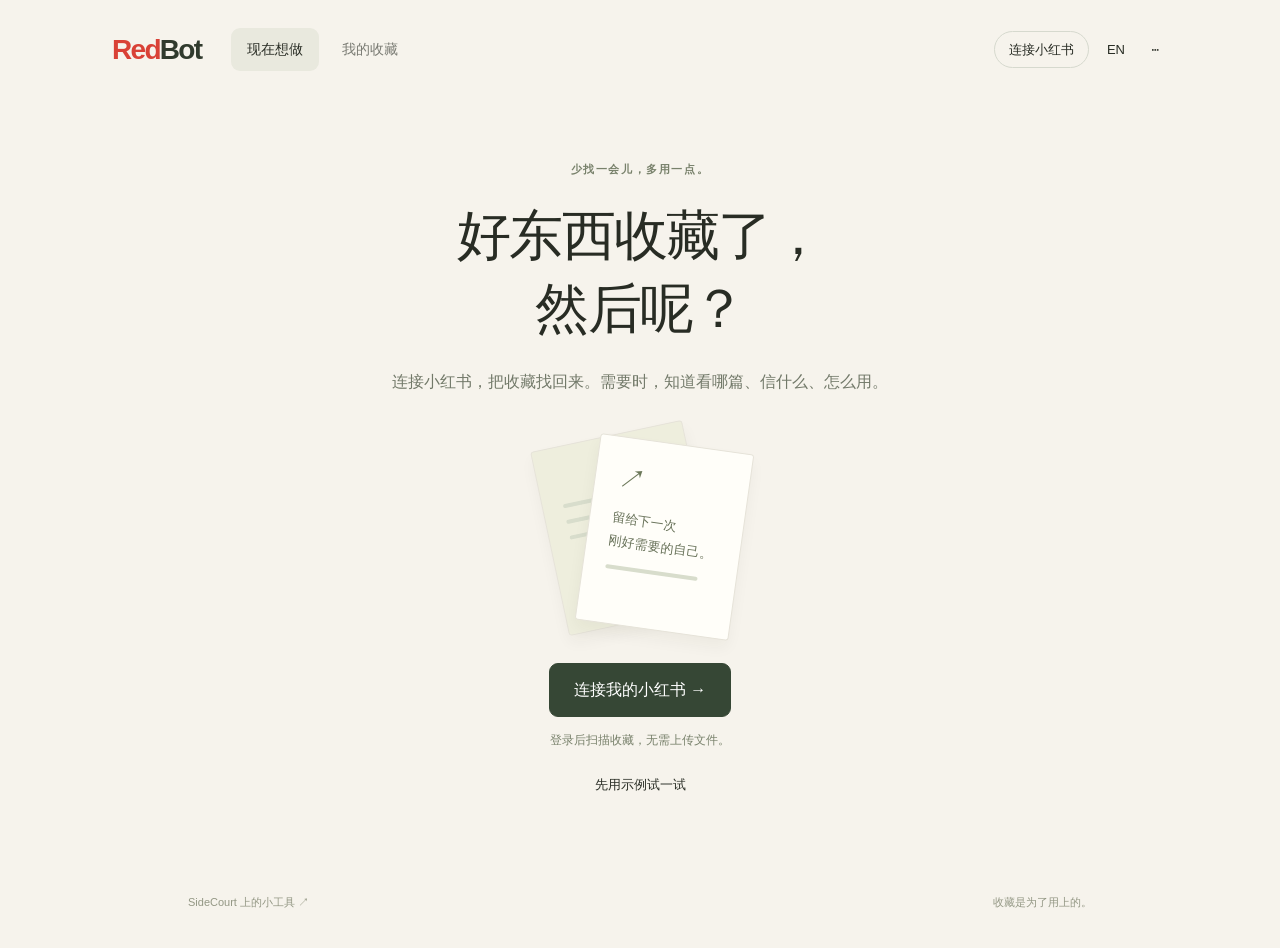
==== source/app/index.html @ 5bd66dba "Publish redbot from m1nga/skills@4335e06f9f84" ====
<!doctype html>
<html lang="zh-CN">
<head><meta charset="utf-8"><meta name="viewport" content="width=device-width,initial-scale=1"><meta name="theme-color" content="#f6f3ec"><meta name="referrer" content="no-referrer"><meta name="description" content="RedBot 连接你自己的小红书，扫描收藏、找到当前有用的笔记，检查条件，再把想法用到项目里。"><title>RedBot — 找回收藏，马上用起来</title><link rel="canonical" href="https://sidecourt.space/drops/redbot/app/"><link rel="icon" href="icon.svg"><link rel="manifest" href="manifest.webmanifest"><link rel="stylesheet" href="client.css?v=1.8.2"></head>
<body><header><a class="brand" href="https://sidecourt.space/drops/redbot/"><span>Red</span>Bot</a><nav aria-label="RedBot"><button id="nav-home" data-action="home">现在想做</button><button id="nav-library" data-action="library">我的收藏</button></nav><div class="header-end"><button id="account" data-action="connection">连接小红书</button><button id="language" data-action="language" aria-label="切换到英文">EN</button><button id="settings" data-action="settings" aria-label="设置与备份">⋯</button></div></header><main id="main"><p>正在打开 RedBot…</p></main><footer><a id="sidecourt-link" href="https://sidecourt.space/">SideCourt 上的小工具 ↗</a><span id="foot-copy">收藏是为了用上的。</span></footer><dialog id="dialog"><button id="dialog-close" aria-label="关闭">×</button><div id="dialog-body"></div></dialog><div id="notice" role="status" aria-live="polite" hidden></div><input id="backup-file" type="file" accept=".json,application/json" hidden><script src="demo.js?v=1.6"></script><script src="core.js?v=1.8.2"></script><script src="check.js?v=1.8.2"></script><script src="ai.js?v=1.8.2"></script><script src="client.js?v=1.8.2"></script><script>if(location.protocol!=="file:"&&"serviceWorker" in navigator)navigator.serviceWorker.register("sw.js").catch(()=>{});</script></body></html>
---- source/app/client.css ----
@font-face{font-family:RedBotFallback;src:local("Georgia")}*{box-sizing:border-box}html{color:#282c24;background:#f6f3ec;font-family:ui-sans-serif,-apple-system,BlinkMacSystemFont,"PingFang SC","Microsoft YaHei",sans-serif;font-size:16px}body{margin:0}button,input,textarea,select{font:inherit}button,a.button{border:1px solid #d6d9ce;background:transparent;border-radius:9px;padding:11px 16px;color:inherit;cursor:pointer;text-decoration:none;line-height:1.5}button:hover,a.button:hover{background:#e9e9de}button:disabled{opacity:.55;cursor:wait}button:focus-visible,input:focus-visible,textarea:focus-visible,select:focus-visible,a:focus-visible,summary:focus-visible{outline:3px solid #8b9c63;outline-offset:3px}button.primary{background:#364735;color:#fff;border-color:#364735}button.primary:hover{background:#273825}button.quiet{border-color:transparent;padding-left:0;padding-right:0}button.danger{color:#943d32}a{color:#405736;text-underline-offset:4px}header{max-width:1120px;margin:auto;padding:28px 32px;display:flex;align-items:center;gap:30px}.brand{font-weight:800;font-size:28px;letter-spacing:-1.7px;white-space:nowrap;text-decoration:none;color:#303a2d}.brand span{color:#d94136}header nav{display:flex;gap:7px}header nav button{border:0;opacity:.6;font-size:14px}header nav button[aria-current=page]{opacity:1;background:#e9e9de}.header-end{margin-left:auto;display:flex;align-items:center;gap:9px}.header-end button{font-size:13px;border-color:transparent;padding:8px;max-width:210px;overflow:hidden;text-overflow:ellipsis;white-space:nowrap}#account{border-color:#d6d9ce;border-radius:24px;padding:8px 14px}#main{max-width:1000px;min-height:72vh;margin:auto;padding:48px 48px 64px}.intro{text-align:center;margin:12px auto 0;max-width:680px}.intro.compact{margin-top:34px}.eyebrow{font-size:11px;letter-spacing:1.6px;color:#78816b;font-weight:600;margin:0 0 20px}h1{font-weight:520;letter-spacing:-1.7px;font-size:clamp(32px,4.4vw,54px);line-height:1.35;margin:0 0 22px}h2{font-size:26px;line-height:1.45;font-weight:550;letter-spacing:-.4px;margin:0 0 15px}h3{font-size:18px;font-weight:600;margin:0 0 13px}p{line-height:1.85;margin:10px 0 18px;overflow-wrap:anywhere}.lead{color:#727969;font-size:16px;max-width:510px;margin:0 auto;line-height:1.9}.paper-stack{height:220px;width:230px;position:relative;margin:30px auto 15px}.paper{position:absolute;width:155px;height:188px;background:#fffef9;border:1px solid #e6e3d9;box-shadow:0 8px 15px #29391b0b;border-radius:3px}.paper.back{left:23px;top:6px;transform:rotate(-12deg);background:#eeeedd;padding:45px 20px}.paper.front{top:15px;left:62px;transform:rotate(8deg);padding:22px}.paper.front span{font-size:28px;color:#6b7758}.paper p{font-size:13px;line-height:1.8;color:#677158;margin:9px 0}.paper i{height:4px;display:block;background:#d8ddcc;width:85%;margin:12px 0;border-radius:4px}.paper i:nth-child(2){width:62%}.welcome{text-align:center}.welcome .primary{padding:14px 24px}.welcome p{font-size:12px;color:#78816b;margin:12px 0 0}.welcome .quiet{font-size:13px;margin-top:12px}.goal-form{max-width:690px;margin:32px auto 0;padding:16px;background:#fffef9;border:1px solid #d7dace;border-radius:16px;box-shadow:0 9px 30px #2a402508;display:flex;flex-wrap:wrap;gap:10px;justify-content:flex-end}.goal-form textarea{flex:1 1 100%;background:transparent;border:0;min-height:74px;resize:vertical;font-size:17px;line-height:1.8;padding:4px 8px}.goal-form button{font-size:14px}.under-goal{max-width:680px;margin:10px auto 30px;display:flex;justify-content:space-between;gap:10px}.under-goal button{border:0;color:#75806c;font-size:12px;padding:7px}.saved-plan{max-width:690px;margin:26px auto;display:grid;text-align:left;width:100%;grid-template-columns:1fr auto;padding:20px 24px;background:#eeefdf;border:0}.saved-plan small{grid-column:1;display:block;color:#7e876b;font-size:10px;letter-spacing:1px;margin-bottom:8px}.saved-plan strong{grid-column:1;font-size:15px;font-weight:500}.saved-plan span{grid-column:2;grid-row:1/3;align-self:center}.answer{max-width:690px;border-top:1px solid #dce0d2;padding:30px 0;margin:30px auto}.answer h2{font-size:25px}.source-line,.muted{font-size:13px;color:#7b8075}.answer blockquote,blockquote{margin:16px 0;padding:15px 19px;background:#eeefe4;border-left:2px solid #a1ab8c;line-height:1.9;white-space:pre-wrap;overflow-wrap:anywhere}.actions{display:flex;flex-wrap:wrap;gap:10px;margin-top:20px}.actions button,.actions a{font-size:13px}.sync-line{display:flex;align-items:center;gap:7px;font-size:11px;color:#818774;max-width:690px;margin:24px auto;flex-wrap:wrap}.sync-line button{border:0;padding:3px;color:#606f51;font-size:11px;text-decoration:underline;text-underline-offset:3px}.status-dot{width:5px;height:5px;background:#7c915a;border-radius:50%;flex:none}.library-heading{display:flex;justify-content:space-between;align-items:center;margin:12px 0 0}.library-heading h1{font-size:36px;margin-bottom:0}.library-heading .eyebrow{margin-bottom:14px}.library-heading button{font-size:13px}.library-heading+.sync-line{max-width:none}.library-search{display:flex;gap:10px;margin:30px 0 12px}.library-search input{flex:1;min-width:0}.filters{display:flex;flex-wrap:wrap;gap:8px}.filters select{font-size:12px;padding:8px 25px 8px 10px;width:auto;min-width:100px;max-width:100%}.result-count{color:#828977;font-size:12px;margin:24px 0 16px}.cards{display:grid;grid-template-columns:repeat(3,minmax(0,1fr));gap:22px 18px}.save-card{position:relative;min-width:0}.card-open{padding:0;text-align:left;width:100%;overflow:hidden;border-color:#e2e3d8;background:#fbfaf5;height:100%;display:flex;flex-direction:column;border-radius:10px}.card-open img,.cover-letter{width:100%;height:150px;object-fit:cover;background:#e9eadc}.cover-letter{display:grid;place-items:center;font-size:28px;letter-spacing:7px;color:#9ba88b;font-weight:300}.card-body{display:flex;flex-direction:column;gap:10px;padding:17px 18px 20px}.card-body small{font-size:10px;color:#868d7b}.card-body strong{font-weight:550;font-size:15px;line-height:1.7;word-break:break-word}.card-body>span{font-size:11px;color:#8b8e82}.star{position:absolute;top:10px;right:10px;border:0;background:#fffef8e6;font-size:22px;line-height:1;padding:6px;border-radius:50%;width:35px;height:35px;color:#7f886d}.star.selected{color:#7c7e3f}.empty{grid-column:1/-1;text-align:center;padding:60px 0}#more{display:block;margin:32px auto}footer{max-width:1000px;margin:auto;padding:25px 48px 38px;display:flex;justify-content:space-between;font-size:11px;color:#939784}footer a{color:inherit;text-decoration:none}dialog{border:1px solid #d7dbcb;border-radius:18px;background:#fcfaf4;color:#2d3529;padding:38px;width:min(650px,calc(100% - 32px));max-height:88dvh;box-shadow:0 25px 100px #17281025}dialog::backdrop{background:#27322155;backdrop-filter:blur(3px)}#dialog-close{position:absolute;right:15px;top:13px;border:0;font-size:24px;padding:3px 9px;color:#7e8970}#dialog-body>h2{padding-right:18px}dialog section{border-top:1px solid #e1e4d7;padding:25px 0 7px;margin-top:25px}dialog p{font-size:14px}dialog .eyebrow{margin-bottom:12px}.detail-head{padding-right:15px}.detail-head h2{font-size:25px}label{display:block;font-size:13px;font-weight:500;margin:18px 0 8px}input,textarea,select{border:1px solid #d6dccb;border-radius:8px;background:#fffdf8;padding:11px 12px;color:#35432d;width:100%;min-width:0}textarea{resize:vertical;line-height:1.8}form>.primary{margin-top:18px}.check-row{display:flex;align-items:flex-start;gap:9px;font-weight:400;line-height:1.65}.check-row input{width:17px;height:17px;flex:none;margin-top:4px;accent-color:#536643}.check-row span{flex:1}.privacy-note,.coverage-note{background:#eef0e5;border-radius:9px;padding:15px 17px;color:#6c775d}.privacy-note{margin:22px 0}.privacy-note strong{font-size:13px}.privacy-note p{font-size:12px;line-height:1.85;margin-bottom:10px}.privacy-note p:last-child{margin-bottom:0}.coverage-note{font-size:12px!important;line-height:1.9}.login-qr{display:block;width:240px;max-width:100%;margin:20px auto;border:12px solid white;border-radius:9px}.connected-name{font-size:19px;color:#557047}.scan-facts{display:flex;justify-content:space-around;gap:12px;padding:24px 0;border-bottom:1px solid #e1e4d6}.scan-facts>div{text-align:center}.scan-facts strong{display:block;font-size:28px;font-weight:500}.scan-facts span{font-size:10px;color:#818b71;display:block;margin-top:9px}.dialog-foot{margin-top:24px;padding-top:20px;border-top:1px solid #e0e5d4}.dialog-foot button{font-size:12px}.error{color:#9e4238;background:#f5e9df;padding:12px;border-radius:7px}.cue{border-bottom:1px solid #e1e5d6;padding:12px 0;font-size:13px}.cue blockquote{font-size:12px}summary{cursor:pointer;line-height:1.8}.full-source{margin-top:25px;font-size:13px}.prewrap{white-space:pre-wrap}.setting{display:flex;justify-content:space-between;align-items:center;gap:15px;padding:18px 0;border-bottom:1px solid #e1e5d6;font-size:13px}.setting button{flex:none;font-size:12px}#notice{position:fixed;bottom:24px;left:50%;transform:translateX(-50%);max-width:min(560px,calc(100% - 32px));width:max-content;background:#34442f;color:#fffdf7;padding:13px 20px;border-radius:10px;box-shadow:0 4px 25px #23331c25;font-size:13px;z-index:20;line-height:1.7}.sr-only{position:absolute;width:1px;height:1px;padding:0;margin:-1px;overflow:hidden;clip:rect(0,0,0,0);white-space:nowrap;border:0}[hidden]{display:none!important}@media(max-width:640px){header{padding:20px 20px 0;gap:10px;flex-wrap:wrap}.brand{font-size:26px}header nav{order:3;width:100%;justify-content:center;border-bottom:1px solid #e0e3d5;margin-top:10px;padding-bottom:12px}.header-end{gap:3px}.header-end button{font-size:11px;padding:7px;max-width:140px}#account{padding:7px 10px}#main{padding:32px 22px 40px;min-height:68vh}.intro{margin-top:15px}.intro.compact{margin-top:16px}.intro .lead{font-size:14px;padding:0 5px}.eyebrow{font-size:10px;letter-spacing:1.1px;margin-bottom:19px}h1{font-size:35px;letter-spacing:-.7px}.paper-stack{height:210px;margin-top:26px}.goal-form{margin-top:26px;padding:12px}.goal-form textarea{font-size:16px}.goal-form button{font-size:12px;padding:10px 12px}.under-goal{gap:0}.under-goal button{font-size:11px;padding:7px 0}.answer{margin-top:24px}.answer h2{font-size:23px}.cards{grid-template-columns:repeat(2,minmax(0,1fr));gap:18px 12px}.card-open img,.cover-letter{height:125px}.card-body{padding:14px 12px}.card-body strong{font-size:13px;line-height:1.7}.card-body small{font-size:9px}.library-heading h1{font-size:31px}.library-heading button{font-size:11px;padding:9px 11px}.library-heading .eyebrow{font-size:8px}.filters select{max-width:calc(50% - 4px);flex:1;font-size:11px;min-width:110px}footer{padding:20px 22px 32px;font-size:9px}dialog{padding:32px 22px 25px;border-radius:14px;max-height:90dvh}dialog h2{font-size:23px}.detail-head h2{font-size:23px}.setting{align-items:flex-start}.scan-facts strong{font-size:25px}.scan-facts span{font-size:9px}.login-qr{width:220px}.sync-line{font-size:10px;line-height:1.7}}

.scan-panel{margin:24px 0;padding:20px 22px;border:1px solid #d6ddc8;border-radius:13px;background:#edf1e4;color:#4e6344}.scan-title{display:flex;align-items:center;gap:10px;flex-wrap:wrap}.scan-title strong{font-weight:600;font-size:14px}.scan-title>span:last-child{margin-left:auto;font-size:12px;color:#77856b}.scan-panel p{font-size:12px;line-height:1.8;margin:10px 0}.scan-panel button{font-size:11px;padding:5px 9px}.scan-title button{margin-left:auto}.scan-panel.warning{background:#f4efe3;border-color:#e3dcc9;color:#756a4b}.scan-panel.finished{background:transparent}.scan-pulse{height:8px;width:8px;border-radius:50%;background:#7d975b;animation:breath 1.5s infinite}.scan-track{height:3px;background:#dce5ce;overflow:hidden;border-radius:2px;margin:15px 0}.scan-track:after{content:"";display:block;width:30%;height:100%;background:#8fa971;animation:scan 2.2s ease-in-out infinite}@keyframes breath{50%{opacity:.35}}@keyframes scan{from{transform:translateX(-100%)}to{transform:translateX(440%)}}@media(prefers-reduced-motion:reduce){.scan-pulse,.scan-track:after{animation:none}}@media(max-width:640px){.scan-panel{padding:16px}.scan-title strong{font-size:13px}.scan-panel p{font-size:11px}}
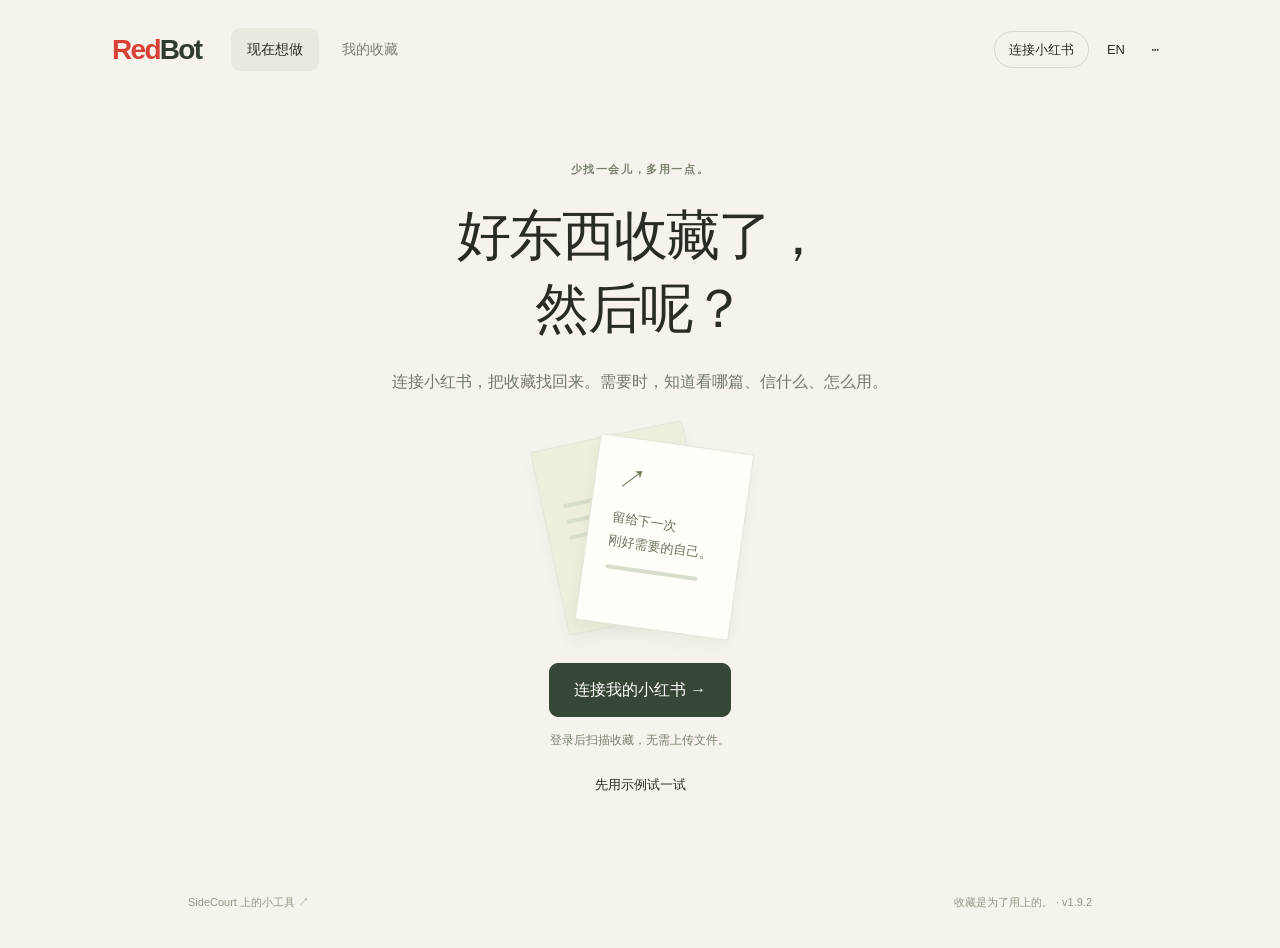
==== commit 87fa53a7: "Publish redbot from m1nga/skills@c4ef43392e26" ====
--- a/source/app/index.html
+++ b/source/app/index.html
@@ -1,4 +1,4 @@
 <!doctype html>
 <html lang="zh-CN">
-<head><meta charset="utf-8"><meta name="viewport" content="width=device-width,initial-scale=1"><meta name="theme-color" content="#f6f3ec"><meta name="referrer" content="no-referrer"><meta name="description" content="RedBot 连接你自己的小红书，扫描收藏、找到当前有用的笔记，检查条件，再把想法用到项目里。"><title>RedBot — 找回收藏，马上用起来</title><link rel="canonical" href="https://sidecourt.space/drops/redbot/app/"><link rel="icon" href="icon.svg"><link rel="manifest" href="manifest.webmanifest"><link rel="stylesheet" href="client.css?v=1.8.2"></head>
-<body><header><a class="brand" href="https://sidecourt.space/drops/redbot/"><span>Red</span>Bot</a><nav aria-label="RedBot"><button id="nav-home" data-action="home">现在想做</button><button id="nav-library" data-action="library">我的收藏</button></nav><div class="header-end"><button id="account" data-action="connection">连接小红书</button><button id="language" data-action="language" aria-label="切换到英文">EN</button><button id="settings" data-action="settings" aria-label="设置与备份">⋯</button></div></header><main id="main"><p>正在打开 RedBot…</p></main><footer><a id="sidecourt-link" href="https://sidecourt.space/">SideCourt 上的小工具 ↗</a><span id="foot-copy">收藏是为了用上的。</span></footer><dialog id="dialog"><button id="dialog-close" aria-label="关闭">×</button><div id="dialog-body"></div></dialog><div id="notice" role="status" aria-live="polite" hidden></div><input id="backup-file" type="file" accept=".json,application/json" hidden><script src="demo.js?v=1.6"></script><script src="core.js?v=1.8.2"></script><script src="check.js?v=1.8.2"></script><script src="ai.js?v=1.8.2"></script><script src="client.js?v=1.8.2"></script><script>if(location.protocol!=="file:"&&"serviceWorker" in navigator)navigator.serviceWorker.register("sw.js").catch(()=>{});</script></body></html>
+<head><meta charset="utf-8"><meta name="viewport" content="width=device-width,initial-scale=1"><meta name="theme-color" content="#f6f3ec"><meta name="referrer" content="no-referrer"><meta name="description" content="RedBot 连接你自己的小红书，扫描收藏、找到当前有用的笔记，检查条件，再把想法用到项目里。"><title>RedBot — 找回收藏，马上用起来</title><link rel="canonical" href="https://sidecourt.space/drops/redbot/app/"><link rel="icon" href="icon.svg"><link rel="manifest" href="manifest.webmanifest"><link rel="stylesheet" href="client.css?v=1.9.2"></head>
+<body><header><a class="brand" href="https://sidecourt.space/drops/redbot/"><span>Red</span>Bot</a><nav aria-label="RedBot"><button id="nav-home" data-action="home">现在想做</button><button id="nav-library" data-action="library">我的收藏</button></nav><div class="header-end"><button id="account" data-action="connection">连接小红书</button><button id="language" data-action="language" aria-label="切换到英文">EN</button><button id="settings" data-action="settings" aria-label="设置与备份">⋯</button></div></header><main id="main"><p>正在打开 RedBot…</p></main><footer><a id="sidecourt-link" href="https://sidecourt.space/">SideCourt 上的小工具 ↗</a><button id="app-update" data-action="update-app" hidden>有新版本，保存并刷新</button><span id="foot-copy">收藏是为了用上的。</span></footer><dialog id="dialog"><button id="dialog-close" aria-label="关闭">×</button><div id="dialog-body"></div></dialog><div id="notice" role="status" aria-live="polite" hidden></div><input id="backup-file" type="file" accept=".json,application/json" hidden><script src="demo.js?v=1.6"></script><script src="core.js?v=1.9.2"></script><script src="check.js?v=1.9.2"></script><script src="ai.js?v=1.9.2"></script><script src="client.js?v=1.9.2"></script><script>if(location.protocol!=="file:"&&"serviceWorker" in navigator)navigator.serviceWorker.register("sw.js").catch(()=>{});</script></body></html>
--- a/source/app/client.css
+++ b/source/app/client.css
@@ -1,3 +1,7 @@
 @font-face{font-family:RedBotFallback;src:local("Georgia")}*{box-sizing:border-box}html{color:#282c24;background:#f6f3ec;font-family:ui-sans-serif,-apple-system,BlinkMacSystemFont,"PingFang SC","Microsoft YaHei",sans-serif;font-size:16px}body{margin:0}button,input,textarea,select{font:inherit}button,a.button{border:1px solid #d6d9ce;background:transparent;border-radius:9px;padding:11px 16px;color:inherit;cursor:pointer;text-decoration:none;line-height:1.5}button:hover,a.button:hover{background:#e9e9de}button:disabled{opacity:.55;cursor:wait}button:focus-visible,input:focus-visible,textarea:focus-visible,select:focus-visible,a:focus-visible,summary:focus-visible{outline:3px solid #8b9c63;outline-offset:3px}button.primary{background:#364735;color:#fff;border-color:#364735}button.primary:hover{background:#273825}button.quiet{border-color:transparent;padding-left:0;padding-right:0}button.danger{color:#943d32}a{color:#405736;text-underline-offset:4px}header{max-width:1120px;margin:auto;padding:28px 32px;display:flex;align-items:center;gap:30px}.brand{font-weight:800;font-size:28px;letter-spacing:-1.7px;white-space:nowrap;text-decoration:none;color:#303a2d}.brand span{color:#d94136}header nav{display:flex;gap:7px}header nav button{border:0;opacity:.6;font-size:14px}header nav button[aria-current=page]{opacity:1;background:#e9e9de}.header-end{margin-left:auto;display:flex;align-items:center;gap:9px}.header-end button{font-size:13px;border-color:transparent;padding:8px;max-width:210px;overflow:hidden;text-overflow:ellipsis;white-space:nowrap}#account{border-color:#d6d9ce;border-radius:24px;padding:8px 14px}#main{max-width:1000px;min-height:72vh;margin:auto;padding:48px 48px 64px}.intro{text-align:center;margin:12px auto 0;max-width:680px}.intro.compact{margin-top:34px}.eyebrow{font-size:11px;letter-spacing:1.6px;color:#78816b;font-weight:600;margin:0 0 20px}h1{font-weight:520;letter-spacing:-1.7px;font-size:clamp(32px,4.4vw,54px);line-height:1.35;margin:0 0 22px}h2{font-size:26px;line-height:1.45;font-weight:550;letter-spacing:-.4px;margin:0 0 15px}h3{font-size:18px;font-weight:600;margin:0 0 13px}p{line-height:1.85;margin:10px 0 18px;overflow-wrap:anywhere}.lead{color:#727969;font-size:16px;max-width:510px;margin:0 auto;line-height:1.9}.paper-stack{height:220px;width:230px;position:relative;margin:30px auto 15px}.paper{position:absolute;width:155px;height:188px;background:#fffef9;border:1px solid #e6e3d9;box-shadow:0 8px 15px #29391b0b;border-radius:3px}.paper.back{left:23px;top:6px;transform:rotate(-12deg);background:#eeeedd;padding:45px 20px}.paper.front{top:15px;left:62px;transform:rotate(8deg);padding:22px}.paper.front span{font-size:28px;color:#6b7758}.paper p{font-size:13px;line-height:1.8;color:#677158;margin:9px 0}.paper i{height:4px;display:block;background:#d8ddcc;width:85%;margin:12px 0;border-radius:4px}.paper i:nth-child(2){width:62%}.welcome{text-align:center}.welcome .primary{padding:14px 24px}.welcome p{font-size:12px;color:#78816b;margin:12px 0 0}.welcome .quiet{font-size:13px;margin-top:12px}.goal-form{max-width:690px;margin:32px auto 0;padding:16px;background:#fffef9;border:1px solid #d7dace;border-radius:16px;box-shadow:0 9px 30px #2a402508;display:flex;flex-wrap:wrap;gap:10px;justify-content:flex-end}.goal-form textarea{flex:1 1 100%;background:transparent;border:0;min-height:74px;resize:vertical;font-size:17px;line-height:1.8;padding:4px 8px}.goal-form button{font-size:14px}.under-goal{max-width:680px;margin:10px auto 30px;display:flex;justify-content:space-between;gap:10px}.under-goal button{border:0;color:#75806c;font-size:12px;padding:7px}.saved-plan{max-width:690px;margin:26px auto;display:grid;text-align:left;width:100%;grid-template-columns:1fr auto;padding:20px 24px;background:#eeefdf;border:0}.saved-plan small{grid-column:1;display:block;color:#7e876b;font-size:10px;letter-spacing:1px;margin-bottom:8px}.saved-plan strong{grid-column:1;font-size:15px;font-weight:500}.saved-plan span{grid-column:2;grid-row:1/3;align-self:center}.answer{max-width:690px;border-top:1px solid #dce0d2;padding:30px 0;margin:30px auto}.answer h2{font-size:25px}.source-line,.muted{font-size:13px;color:#7b8075}.answer blockquote,blockquote{margin:16px 0;padding:15px 19px;background:#eeefe4;border-left:2px solid #a1ab8c;line-height:1.9;white-space:pre-wrap;overflow-wrap:anywhere}.actions{display:flex;flex-wrap:wrap;gap:10px;margin-top:20px}.actions button,.actions a{font-size:13px}.sync-line{display:flex;align-items:center;gap:7px;font-size:11px;color:#818774;max-width:690px;margin:24px auto;flex-wrap:wrap}.sync-line button{border:0;padding:3px;color:#606f51;font-size:11px;text-decoration:underline;text-underline-offset:3px}.status-dot{width:5px;height:5px;background:#7c915a;border-radius:50%;flex:none}.library-heading{display:flex;justify-content:space-between;align-items:center;margin:12px 0 0}.library-heading h1{font-size:36px;margin-bottom:0}.library-heading .eyebrow{margin-bottom:14px}.library-heading button{font-size:13px}.library-heading+.sync-line{max-width:none}.library-search{display:flex;gap:10px;margin:30px 0 12px}.library-search input{flex:1;min-width:0}.filters{display:flex;flex-wrap:wrap;gap:8px}.filters select{font-size:12px;padding:8px 25px 8px 10px;width:auto;min-width:100px;max-width:100%}.result-count{color:#828977;font-size:12px;margin:24px 0 16px}.cards{display:grid;grid-template-columns:repeat(3,minmax(0,1fr));gap:22px 18px}.save-card{position:relative;min-width:0}.card-open{padding:0;text-align:left;width:100%;overflow:hidden;border-color:#e2e3d8;background:#fbfaf5;height:100%;display:flex;flex-direction:column;border-radius:10px}.card-open img,.cover-letter{width:100%;height:150px;object-fit:cover;background:#e9eadc}.cover-letter{display:grid;place-items:center;font-size:28px;letter-spacing:7px;color:#9ba88b;font-weight:300}.card-body{display:flex;flex-direction:column;gap:10px;padding:17px 18px 20px}.card-body small{font-size:10px;color:#868d7b}.card-body strong{font-weight:550;font-size:15px;line-height:1.7;word-break:break-word}.card-body>span{font-size:11px;color:#8b8e82}.star{position:absolute;top:10px;right:10px;border:0;background:#fffef8e6;font-size:22px;line-height:1;padding:6px;border-radius:50%;width:35px;height:35px;color:#7f886d}.star.selected{color:#7c7e3f}.empty{grid-column:1/-1;text-align:center;padding:60px 0}#more{display:block;margin:32px auto}footer{max-width:1000px;margin:auto;padding:25px 48px 38px;display:flex;justify-content:space-between;font-size:11px;color:#939784}footer a{color:inherit;text-decoration:none}dialog{border:1px solid #d7dbcb;border-radius:18px;background:#fcfaf4;color:#2d3529;padding:38px;width:min(650px,calc(100% - 32px));max-height:88dvh;box-shadow:0 25px 100px #17281025}dialog::backdrop{background:#27322155;backdrop-filter:blur(3px)}#dialog-close{position:absolute;right:15px;top:13px;border:0;font-size:24px;padding:3px 9px;color:#7e8970}#dialog-body>h2{padding-right:18px}dialog section{border-top:1px solid #e1e4d7;padding:25px 0 7px;margin-top:25px}dialog p{font-size:14px}dialog .eyebrow{margin-bottom:12px}.detail-head{padding-right:15px}.detail-head h2{font-size:25px}label{display:block;font-size:13px;font-weight:500;margin:18px 0 8px}input,textarea,select{border:1px solid #d6dccb;border-radius:8px;background:#fffdf8;padding:11px 12px;color:#35432d;width:100%;min-width:0}textarea{resize:vertical;line-height:1.8}form>.primary{margin-top:18px}.check-row{display:flex;align-items:flex-start;gap:9px;font-weight:400;line-height:1.65}.check-row input{width:17px;height:17px;flex:none;margin-top:4px;accent-color:#536643}.check-row span{flex:1}.privacy-note,.coverage-note{background:#eef0e5;border-radius:9px;padding:15px 17px;color:#6c775d}.privacy-note{margin:22px 0}.privacy-note strong{font-size:13px}.privacy-note p{font-size:12px;line-height:1.85;margin-bottom:10px}.privacy-note p:last-child{margin-bottom:0}.coverage-note{font-size:12px!important;line-height:1.9}.login-qr{display:block;width:240px;max-width:100%;margin:20px auto;border:12px solid white;border-radius:9px}.connected-name{font-size:19px;color:#557047}.scan-facts{display:flex;justify-content:space-around;gap:12px;padding:24px 0;border-bottom:1px solid #e1e4d6}.scan-facts>div{text-align:center}.scan-facts strong{display:block;font-size:28px;font-weight:500}.scan-facts span{font-size:10px;color:#818b71;display:block;margin-top:9px}.dialog-foot{margin-top:24px;padding-top:20px;border-top:1px solid #e0e5d4}.dialog-foot button{font-size:12px}.error{color:#9e4238;background:#f5e9df;padding:12px;border-radius:7px}.cue{border-bottom:1px solid #e1e5d6;padding:12px 0;font-size:13px}.cue blockquote{font-size:12px}summary{cursor:pointer;line-height:1.8}.full-source{margin-top:25px;font-size:13px}.prewrap{white-space:pre-wrap}.setting{display:flex;justify-content:space-between;align-items:center;gap:15px;padding:18px 0;border-bottom:1px solid #e1e5d6;font-size:13px}.setting button{flex:none;font-size:12px}#notice{position:fixed;bottom:24px;left:50%;transform:translateX(-50%);max-width:min(560px,calc(100% - 32px));width:max-content;background:#34442f;color:#fffdf7;padding:13px 20px;border-radius:10px;box-shadow:0 4px 25px #23331c25;font-size:13px;z-index:20;line-height:1.7}.sr-only{position:absolute;width:1px;height:1px;padding:0;margin:-1px;overflow:hidden;clip:rect(0,0,0,0);white-space:nowrap;border:0}[hidden]{display:none!important}@media(max-width:640px){header{padding:20px 20px 0;gap:10px;flex-wrap:wrap}.brand{font-size:26px}header nav{order:3;width:100%;justify-content:center;border-bottom:1px solid #e0e3d5;margin-top:10px;padding-bottom:12px}.header-end{gap:3px}.header-end button{font-size:11px;padding:7px;max-width:140px}#account{padding:7px 10px}#main{padding:32px 22px 40px;min-height:68vh}.intro{margin-top:15px}.intro.compact{margin-top:16px}.intro .lead{font-size:14px;padding:0 5px}.eyebrow{font-size:10px;letter-spacing:1.1px;margin-bottom:19px}h1{font-size:35px;letter-spacing:-.7px}.paper-stack{height:210px;margin-top:26px}.goal-form{margin-top:26px;padding:12px}.goal-form textarea{font-size:16px}.goal-form button{font-size:12px;padding:10px 12px}.under-goal{gap:0}.under-goal button{font-size:11px;padding:7px 0}.answer{margin-top:24px}.answer h2{font-size:23px}.cards{grid-template-columns:repeat(2,minmax(0,1fr));gap:18px 12px}.card-open img,.cover-letter{height:125px}.card-body{padding:14px 12px}.card-body strong{font-size:13px;line-height:1.7}.card-body small{font-size:9px}.library-heading h1{font-size:31px}.library-heading button{font-size:11px;padding:9px 11px}.library-heading .eyebrow{font-size:8px}.filters select{max-width:calc(50% - 4px);flex:1;font-size:11px;min-width:110px}footer{padding:20px 22px 32px;font-size:9px}dialog{padding:32px 22px 25px;border-radius:14px;max-height:90dvh}dialog h2{font-size:23px}.detail-head h2{font-size:23px}.setting{align-items:flex-start}.scan-facts strong{font-size:25px}.scan-facts span{font-size:9px}.login-qr{width:220px}.sync-line{font-size:10px;line-height:1.7}}
 
 .scan-panel{margin:24px 0;padding:20px 22px;border:1px solid #d6ddc8;border-radius:13px;background:#edf1e4;color:#4e6344}.scan-title{display:flex;align-items:center;gap:10px;flex-wrap:wrap}.scan-title strong{font-weight:600;font-size:14px}.scan-title>span:last-child{margin-left:auto;font-size:12px;color:#77856b}.scan-panel p{font-size:12px;line-height:1.8;margin:10px 0}.scan-panel button{font-size:11px;padding:5px 9px}.scan-title button{margin-left:auto}.scan-panel.warning{background:#f4efe3;border-color:#e3dcc9;color:#756a4b}.scan-panel.finished{background:transparent}.scan-pulse{height:8px;width:8px;border-radius:50%;background:#7d975b;animation:breath 1.5s infinite}.scan-track{height:3px;background:#dce5ce;overflow:hidden;border-radius:2px;margin:15px 0}.scan-track:after{content:"";display:block;width:30%;height:100%;background:#8fa971;animation:scan 2.2s ease-in-out infinite}@keyframes breath{50%{opacity:.35}}@keyframes scan{from{transform:translateX(-100%)}to{transform:translateX(440%)}}@media(prefers-reduced-motion:reduce){.scan-pulse,.scan-track:after{animation:none}}@media(max-width:640px){.scan-panel{padding:16px}.scan-title strong{font-size:13px}.scan-panel p{font-size:11px}}
+
+#search-status{font-size:12px;color:#62675a;line-height:1.8;margin:12px 0}#search-status:empty{display:none}.match-evidence{margin:22px 0;padding-top:12px;border-top:1px solid #dedfd5}.match-evidence h3{font-size:14px}.match-evidence blockquote{font-size:14px;white-space:pre-wrap;overflow-wrap:anywhere}.video-reading time{font-variant-numeric:tabular-nums;color:#6b7162;font-size:12px;margin-right:8px}.video-reading details{margin:16px 0}.video-reading details p{white-space:pre-wrap;overflow-wrap:anywhere}.video-reading summary{cursor:pointer}.video-reading .warning{color:#a04b36}
+
+#source-progress{display:grid;gap:12px;margin-bottom:12px}#source-progress [role=status]{white-space:pre-wrap;line-height:1.6}#app-update{font-size:12px;padding:7px 10px}
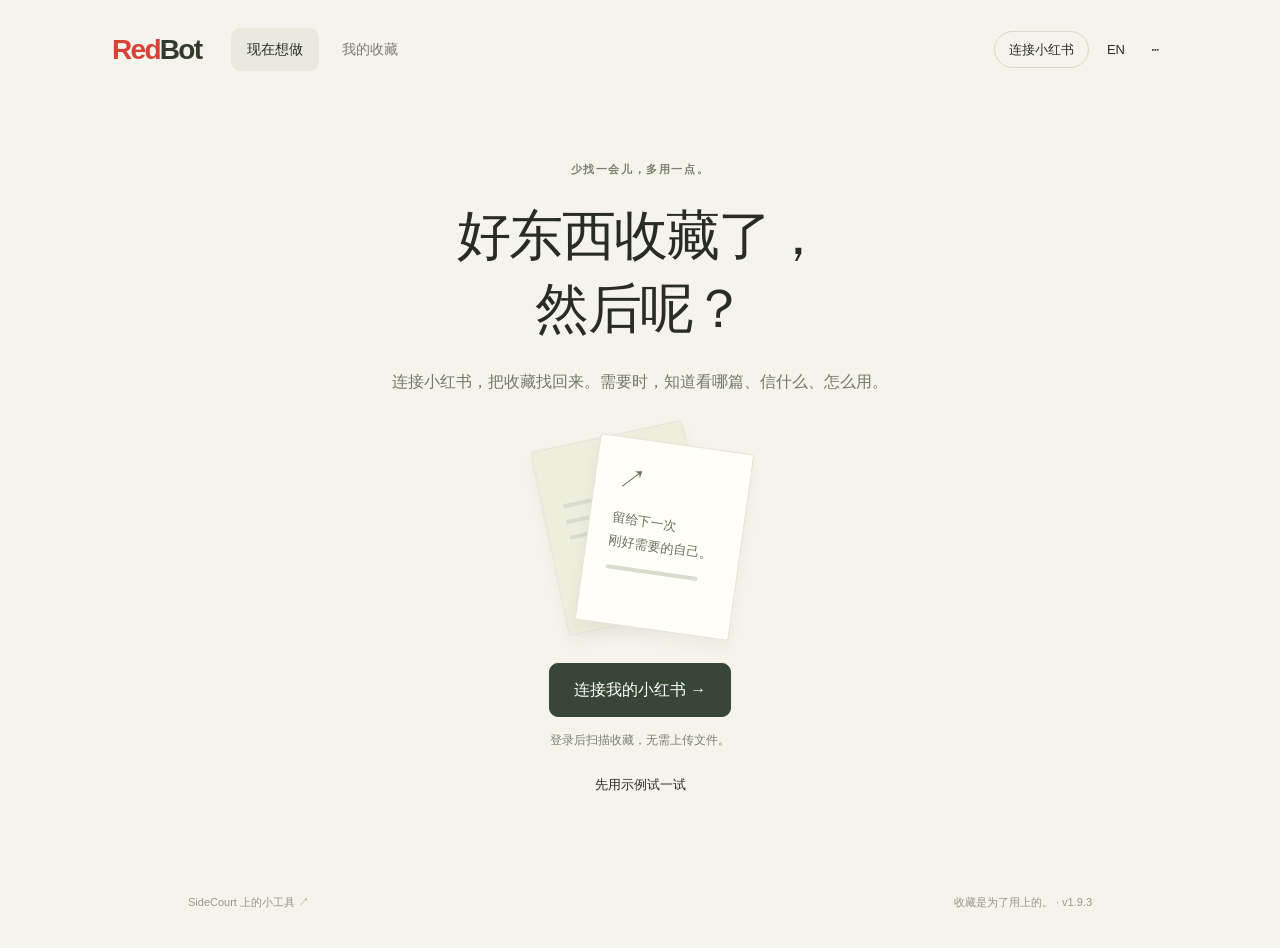
==== commit 9754ea0f: "Publish redbot from m1nga/skills@a1875bb1c707" ====
--- a/source/app/index.html
+++ b/source/app/index.html
@@ -1,4 +1,4 @@
 <!doctype html>
 <html lang="zh-CN">
-<head><meta charset="utf-8"><meta name="viewport" content="width=device-width,initial-scale=1"><meta name="theme-color" content="#f6f3ec"><meta name="referrer" content="no-referrer"><meta name="description" content="RedBot 连接你自己的小红书，扫描收藏、找到当前有用的笔记，检查条件，再把想法用到项目里。"><title>RedBot — 找回收藏，马上用起来</title><link rel="canonical" href="https://sidecourt.space/drops/redbot/app/"><link rel="icon" href="icon.svg"><link rel="manifest" href="manifest.webmanifest"><link rel="stylesheet" href="client.css?v=1.9.2"></head>
-<body><header><a class="brand" href="https://sidecourt.space/drops/redbot/"><span>Red</span>Bot</a><nav aria-label="RedBot"><button id="nav-home" data-action="home">现在想做</button><button id="nav-library" data-action="library">我的收藏</button></nav><div class="header-end"><button id="account" data-action="connection">连接小红书</button><button id="language" data-action="language" aria-label="切换到英文">EN</button><button id="settings" data-action="settings" aria-label="设置与备份">⋯</button></div></header><main id="main"><p>正在打开 RedBot…</p></main><footer><a id="sidecourt-link" href="https://sidecourt.space/">SideCourt 上的小工具 ↗</a><button id="app-update" data-action="update-app" hidden>有新版本，保存并刷新</button><span id="foot-copy">收藏是为了用上的。</span></footer><dialog id="dialog"><button id="dialog-close" aria-label="关闭">×</button><div id="dialog-body"></div></dialog><div id="notice" role="status" aria-live="polite" hidden></div><input id="backup-file" type="file" accept=".json,application/json" hidden><script src="demo.js?v=1.6"></script><script src="core.js?v=1.9.2"></script><script src="check.js?v=1.9.2"></script><script src="ai.js?v=1.9.2"></script><script src="client.js?v=1.9.2"></script><script>if(location.protocol!=="file:"&&"serviceWorker" in navigator)navigator.serviceWorker.register("sw.js").catch(()=>{});</script></body></html>
+<head><meta charset="utf-8"><meta name="viewport" content="width=device-width,initial-scale=1"><meta name="theme-color" content="#f6f3ec"><meta name="referrer" content="no-referrer"><meta name="description" content="RedBot 连接你自己的小红书，扫描收藏、找到当前有用的笔记，检查条件，再把想法用到项目里。"><title>RedBot — 找回收藏，马上用起来</title><link rel="canonical" href="https://sidecourt.space/drops/redbot/app/"><link rel="icon" href="icon.svg"><link rel="manifest" href="manifest.webmanifest"><link rel="stylesheet" href="client.css?v=1.9.3"></head>
+<body><header><a class="brand" href="https://sidecourt.space/drops/redbot/"><span>Red</span>Bot</a><nav aria-label="RedBot"><button id="nav-home" data-action="home">现在想做</button><button id="nav-library" data-action="library">我的收藏</button></nav><div class="header-end"><button id="account" data-action="connection">连接小红书</button><button id="language" data-action="language" aria-label="切换到英文">EN</button><button id="settings" data-action="settings" aria-label="设置与备份">⋯</button></div></header><main id="main"><p>正在打开 RedBot…</p></main><footer><a id="sidecourt-link" href="https://sidecourt.space/">SideCourt 上的小工具 ↗</a><button id="app-update" data-action="update-app" hidden>有新版本，保存并刷新</button><span id="foot-copy">收藏是为了用上的。</span></footer><dialog id="dialog"><button id="dialog-close" aria-label="关闭">×</button><div id="dialog-body"></div></dialog><div id="notice" role="status" aria-live="polite" hidden></div><input id="backup-file" type="file" accept=".json,application/json" hidden><script src="demo.js?v=1.6"></script><script src="core.js?v=1.9.3"></script><script src="vendor/opencc/t2cn.js?v=1.4.2"></script><script src="text.js?v=1.9.3"></script><script src="check.js?v=1.9.3"></script><script src="ai.js?v=1.9.3"></script><script src="client.js?v=1.9.3"></script><script>if(location.protocol!=="file:"&&"serviceWorker" in navigator)navigator.serviceWorker.register("sw.js").catch(()=>{});</script></body></html>
--- a/source/app/client.css
+++ b/source/app/client.css
@@ -5,3 +5,5 @@
 #search-status{font-size:12px;color:#62675a;line-height:1.8;margin:12px 0}#search-status:empty{display:none}.match-evidence{margin:22px 0;padding-top:12px;border-top:1px solid #dedfd5}.match-evidence h3{font-size:14px}.match-evidence blockquote{font-size:14px;white-space:pre-wrap;overflow-wrap:anywhere}.video-reading time{font-variant-numeric:tabular-nums;color:#6b7162;font-size:12px;margin-right:8px}.video-reading details{margin:16px 0}.video-reading details p{white-space:pre-wrap;overflow-wrap:anywhere}.video-reading summary{cursor:pointer}.video-reading .warning{color:#a04b36}
 
 #source-progress{display:grid;gap:12px;margin-bottom:12px}#source-progress [role=status]{white-space:pre-wrap;line-height:1.6}#app-update{font-size:12px;padding:7px 10px}
+
+.useful-summary .summary-lead{font-size:17px;line-height:1.8;white-space:pre-wrap;overflow-wrap:anywhere}.useful-summary ul{padding-left:20px;line-height:1.8;font-size:14px}.useful-summary li{margin:9px 0}.source-caption{font-size:11px!important;color:#7b806e}.detail-secondary{border-top:1px solid #e1e4d7;padding:18px 0;margin-top:12px;font-size:13px}.detail-secondary>summary{font-weight:500}.brief-method{margin:20px 0;color:#68705d}.detail-secondary section{margin-top:16px}.useful-summary .primary{margin-top:8px}#source-progress [role=status]:empty{display:none}
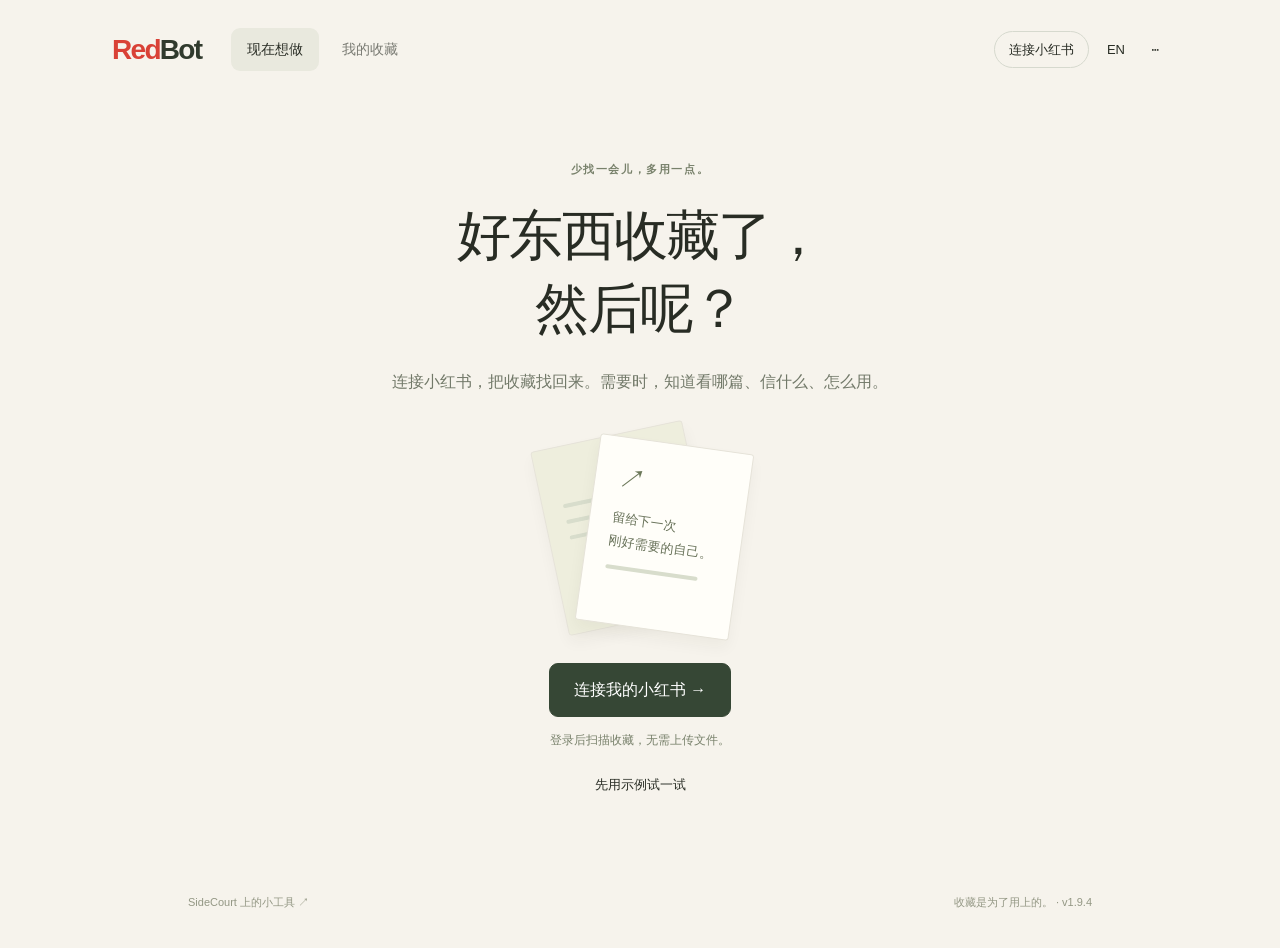
==== commit c22019df: "Publish redbot from m1nga/skills@30db4711a915" ====
--- a/source/app/index.html
+++ b/source/app/index.html
@@ -1,4 +1,4 @@
 <!doctype html>
 <html lang="zh-CN">
-<head><meta charset="utf-8"><meta name="viewport" content="width=device-width,initial-scale=1"><meta name="theme-color" content="#f6f3ec"><meta name="referrer" content="no-referrer"><meta name="description" content="RedBot 连接你自己的小红书，扫描收藏、找到当前有用的笔记，检查条件，再把想法用到项目里。"><title>RedBot — 找回收藏，马上用起来</title><link rel="canonical" href="https://sidecourt.space/drops/redbot/app/"><link rel="icon" href="icon.svg"><link rel="manifest" href="manifest.webmanifest"><link rel="stylesheet" href="client.css?v=1.9.3"></head>
-<body><header><a class="brand" href="https://sidecourt.space/drops/redbot/"><span>Red</span>Bot</a><nav aria-label="RedBot"><button id="nav-home" data-action="home">现在想做</button><button id="nav-library" data-action="library">我的收藏</button></nav><div class="header-end"><button id="account" data-action="connection">连接小红书</button><button id="language" data-action="language" aria-label="切换到英文">EN</button><button id="settings" data-action="settings" aria-label="设置与备份">⋯</button></div></header><main id="main"><p>正在打开 RedBot…</p></main><footer><a id="sidecourt-link" href="https://sidecourt.space/">SideCourt 上的小工具 ↗</a><button id="app-update" data-action="update-app" hidden>有新版本，保存并刷新</button><span id="foot-copy">收藏是为了用上的。</span></footer><dialog id="dialog"><button id="dialog-close" aria-label="关闭">×</button><div id="dialog-body"></div></dialog><div id="notice" role="status" aria-live="polite" hidden></div><input id="backup-file" type="file" accept=".json,application/json" hidden><script src="demo.js?v=1.6"></script><script src="core.js?v=1.9.3"></script><script src="vendor/opencc/t2cn.js?v=1.4.2"></script><script src="text.js?v=1.9.3"></script><script src="check.js?v=1.9.3"></script><script src="ai.js?v=1.9.3"></script><script src="client.js?v=1.9.3"></script><script>if(location.protocol!=="file:"&&"serviceWorker" in navigator)navigator.serviceWorker.register("sw.js").catch(()=>{});</script></body></html>
+<head><meta charset="utf-8"><meta name="viewport" content="width=device-width,initial-scale=1"><meta name="theme-color" content="#f6f3ec"><meta name="referrer" content="no-referrer"><meta name="description" content="RedBot 连接你自己的小红书，扫描收藏、找到当前有用的笔记，检查条件，再把想法用到项目里。"><title>RedBot — 找回收藏，马上用起来</title><link rel="canonical" href="https://sidecourt.space/drops/redbot/app/"><link rel="icon" href="icon.svg"><link rel="manifest" href="manifest.webmanifest"><link rel="stylesheet" href="client.css?v=1.9.4"></head>
+<body><header><a class="brand" href="https://sidecourt.space/drops/redbot/"><span>Red</span>Bot</a><nav aria-label="RedBot"><button id="nav-home" data-action="home">现在想做</button><button id="nav-library" data-action="library">我的收藏</button></nav><div class="header-end"><button id="account" data-action="connection">连接小红书</button><button id="language" data-action="language" aria-label="切换到英文">EN</button><button id="settings" data-action="settings" aria-label="设置与备份">⋯</button></div></header><main id="main"><p>正在打开 RedBot…</p></main><footer><a id="sidecourt-link" href="https://sidecourt.space/">SideCourt 上的小工具 ↗</a><button id="app-update" data-action="update-app" hidden>有新版本，保存并刷新</button><span id="foot-copy">收藏是为了用上的。</span></footer><dialog id="dialog"><button id="dialog-close" aria-label="关闭">×</button><div id="dialog-body"></div></dialog><div id="notice" role="status" aria-live="polite" hidden></div><input id="backup-file" type="file" accept=".json,application/json" hidden><script src="demo.js?v=1.6"></script><script src="core.js?v=1.9.4"></script><script src="vendor/opencc/t2cn.js?v=1.4.2"></script><script src="text.js?v=1.9.4"></script><script src="check.js?v=1.9.4"></script><script src="ai.js?v=1.9.4"></script><script src="client.js?v=1.9.4"></script><script>if(location.protocol!=="file:"&&"serviceWorker" in navigator)navigator.serviceWorker.register("sw.js").catch(()=>{});</script></body></html>
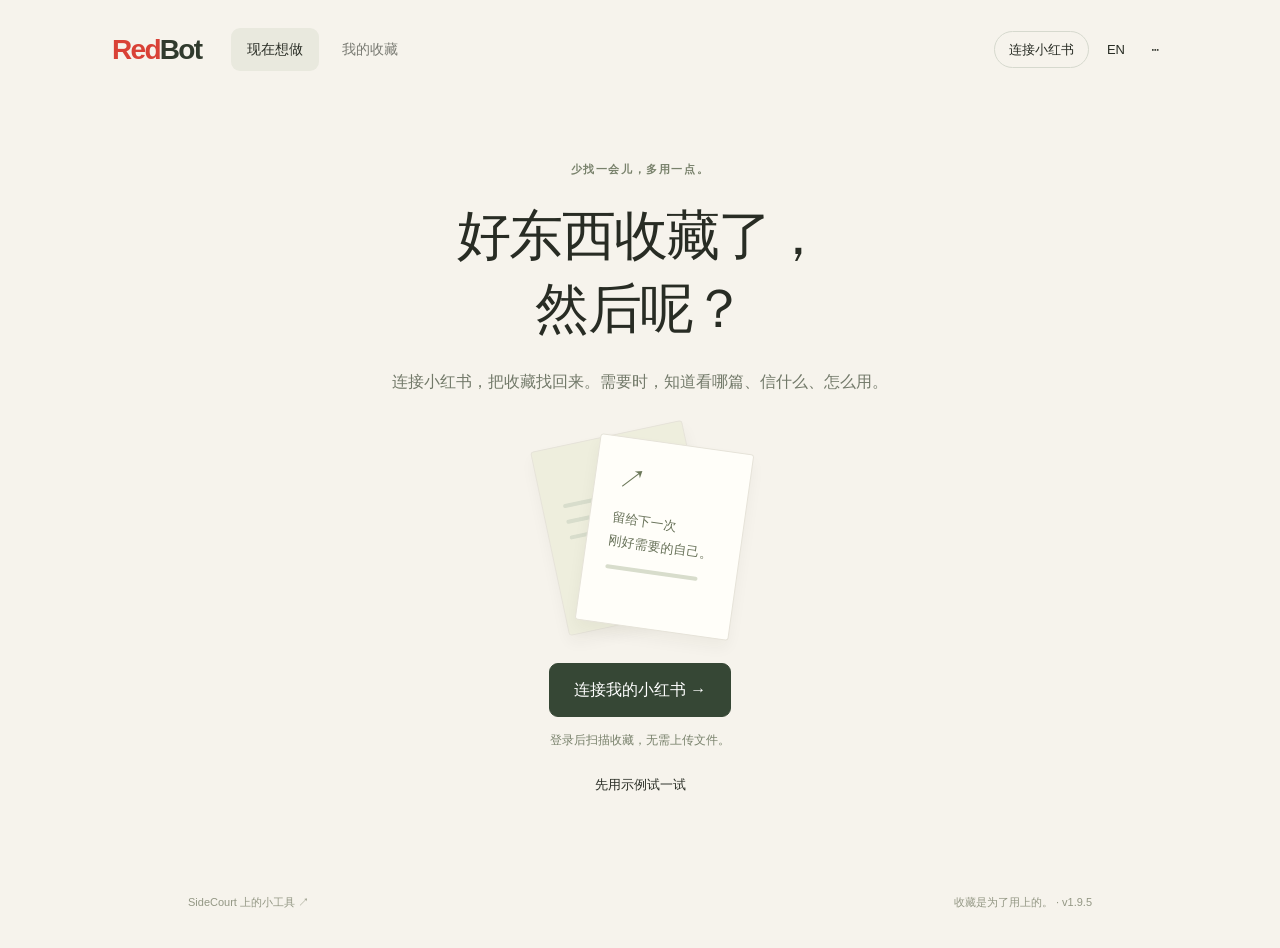
==== commit b65c2ab6: "Publish redbot from m1nga/skills@5d0ff26d91ed" ====
--- a/source/app/index.html
+++ b/source/app/index.html
@@ -1,4 +1,4 @@
 <!doctype html>
 <html lang="zh-CN">
-<head><meta charset="utf-8"><meta name="viewport" content="width=device-width,initial-scale=1"><meta name="theme-color" content="#f6f3ec"><meta name="referrer" content="no-referrer"><meta name="description" content="RedBot 连接你自己的小红书，扫描收藏、找到当前有用的笔记，检查条件，再把想法用到项目里。"><title>RedBot — 找回收藏，马上用起来</title><link rel="canonical" href="https://sidecourt.space/drops/redbot/app/"><link rel="icon" href="icon.svg"><link rel="manifest" href="manifest.webmanifest"><link rel="stylesheet" href="client.css?v=1.9.4"></head>
-<body><header><a class="brand" href="https://sidecourt.space/drops/redbot/"><span>Red</span>Bot</a><nav aria-label="RedBot"><button id="nav-home" data-action="home">现在想做</button><button id="nav-library" data-action="library">我的收藏</button></nav><div class="header-end"><button id="account" data-action="connection">连接小红书</button><button id="language" data-action="language" aria-label="切换到英文">EN</button><button id="settings" data-action="settings" aria-label="设置与备份">⋯</button></div></header><main id="main"><p>正在打开 RedBot…</p></main><footer><a id="sidecourt-link" href="https://sidecourt.space/">SideCourt 上的小工具 ↗</a><button id="app-update" data-action="update-app" hidden>有新版本，保存并刷新</button><span id="foot-copy">收藏是为了用上的。</span></footer><dialog id="dialog"><button id="dialog-close" aria-label="关闭">×</button><div id="dialog-body"></div></dialog><div id="notice" role="status" aria-live="polite" hidden></div><input id="backup-file" type="file" accept=".json,application/json" hidden><script src="demo.js?v=1.6"></script><script src="core.js?v=1.9.4"></script><script src="vendor/opencc/t2cn.js?v=1.4.2"></script><script src="text.js?v=1.9.4"></script><script src="check.js?v=1.9.4"></script><script src="ai.js?v=1.9.4"></script><script src="client.js?v=1.9.4"></script><script>if(location.protocol!=="file:"&&"serviceWorker" in navigator)navigator.serviceWorker.register("sw.js").catch(()=>{});</script></body></html>
+<head><meta charset="utf-8"><meta name="viewport" content="width=device-width,initial-scale=1"><meta name="theme-color" content="#f6f3ec"><meta name="referrer" content="no-referrer"><meta name="description" content="RedBot 连接你自己的小红书，扫描收藏、找到当前有用的笔记，检查条件，再把想法用到项目里。"><title>RedBot — 找回收藏，马上用起来</title><link rel="canonical" href="https://sidecourt.space/drops/redbot/app/"><link rel="icon" href="icon.svg"><link rel="manifest" href="manifest.webmanifest"><link rel="stylesheet" href="client.css?v=1.9.5"></head>
+<body><header><a class="brand" href="https://sidecourt.space/drops/redbot/"><span>Red</span>Bot</a><nav aria-label="RedBot"><button id="nav-home" data-action="home">现在想做</button><button id="nav-library" data-action="library">我的收藏</button></nav><div class="header-end"><button id="account" data-action="connection">连接小红书</button><button id="language" data-action="language" aria-label="切换到英文">EN</button><button id="settings" data-action="settings" aria-label="设置与备份">⋯</button></div></header><main id="main"><p>正在打开 RedBot…</p></main><footer><a id="sidecourt-link" href="https://sidecourt.space/">SideCourt 上的小工具 ↗</a><button id="app-update" data-action="update-app" hidden>有新版本，保存并刷新</button><span id="foot-copy">收藏是为了用上的。</span></footer><dialog id="dialog"><button id="dialog-close" aria-label="关闭">×</button><div id="dialog-body"></div></dialog><div id="notice" role="status" aria-live="polite" hidden></div><input id="backup-file" type="file" accept=".json,application/json" hidden><script src="demo.js?v=1.6"></script><script src="core.js?v=1.9.5"></script><script src="vendor/opencc/t2cn.js?v=1.4.2"></script><script src="text.js?v=1.9.5"></script><script src="check.js?v=1.9.5"></script><script src="ai.js?v=1.9.5"></script><script src="client.js?v=1.9.5"></script><script>if(location.protocol!=="file:"&&"serviceWorker" in navigator)navigator.serviceWorker.register("sw.js").catch(()=>{});</script></body></html>
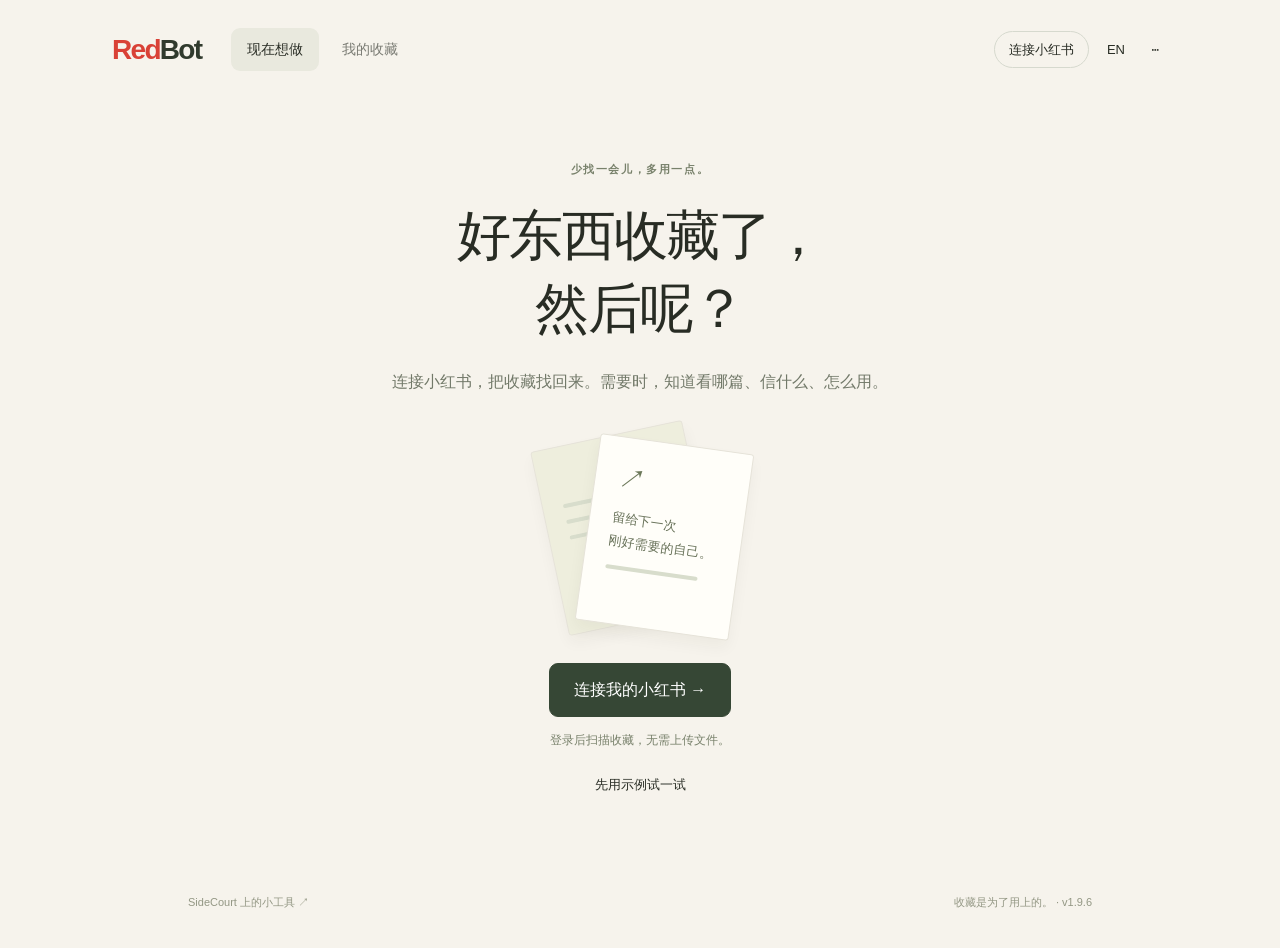
==== commit 4248f045: "Publish redbot from m1nga/skills@a9e5ab7ad081" ====
--- a/source/app/index.html
+++ b/source/app/index.html
@@ -1,4 +1,4 @@
 <!doctype html>
 <html lang="zh-CN">
-<head><meta charset="utf-8"><meta name="viewport" content="width=device-width,initial-scale=1"><meta name="theme-color" content="#f6f3ec"><meta name="referrer" content="no-referrer"><meta name="description" content="RedBot 连接你自己的小红书，扫描收藏、找到当前有用的笔记，检查条件，再把想法用到项目里。"><title>RedBot — 找回收藏，马上用起来</title><link rel="canonical" href="https://sidecourt.space/drops/redbot/app/"><link rel="icon" href="icon.svg"><link rel="manifest" href="manifest.webmanifest"><link rel="stylesheet" href="client.css?v=1.9.5"></head>
-<body><header><a class="brand" href="https://sidecourt.space/drops/redbot/"><span>Red</span>Bot</a><nav aria-label="RedBot"><button id="nav-home" data-action="home">现在想做</button><button id="nav-library" data-action="library">我的收藏</button></nav><div class="header-end"><button id="account" data-action="connection">连接小红书</button><button id="language" data-action="language" aria-label="切换到英文">EN</button><button id="settings" data-action="settings" aria-label="设置与备份">⋯</button></div></header><main id="main"><p>正在打开 RedBot…</p></main><footer><a id="sidecourt-link" href="https://sidecourt.space/">SideCourt 上的小工具 ↗</a><button id="app-update" data-action="update-app" hidden>有新版本，保存并刷新</button><span id="foot-copy">收藏是为了用上的。</span></footer><dialog id="dialog"><button id="dialog-close" aria-label="关闭">×</button><div id="dialog-body"></div></dialog><div id="notice" role="status" aria-live="polite" hidden></div><input id="backup-file" type="file" accept=".json,application/json" hidden><script src="demo.js?v=1.6"></script><script src="core.js?v=1.9.5"></script><script src="vendor/opencc/t2cn.js?v=1.4.2"></script><script src="text.js?v=1.9.5"></script><script src="check.js?v=1.9.5"></script><script src="ai.js?v=1.9.5"></script><script src="client.js?v=1.9.5"></script><script>if(location.protocol!=="file:"&&"serviceWorker" in navigator)navigator.serviceWorker.register("sw.js").catch(()=>{});</script></body></html>
+<head><meta charset="utf-8"><meta name="viewport" content="width=device-width,initial-scale=1"><meta name="theme-color" content="#f6f3ec"><meta name="referrer" content="no-referrer"><meta name="description" content="RedBot 连接你自己的小红书，扫描收藏、找到当前有用的笔记，检查条件，再把想法用到项目里。"><title>RedBot — 找回收藏，马上用起来</title><link rel="canonical" href="https://sidecourt.space/drops/redbot/app/"><link rel="icon" href="icon.svg"><link rel="manifest" href="manifest.webmanifest"><link rel="stylesheet" href="client.css?v=1.9.6"></head>
+<body><header><a class="brand" href="https://sidecourt.space/drops/redbot/"><span>Red</span>Bot</a><nav aria-label="RedBot"><button id="nav-home" data-action="home">现在想做</button><button id="nav-library" data-action="library">我的收藏</button></nav><div class="header-end"><button id="account" data-action="connection">连接小红书</button><button id="language" data-action="language" aria-label="切换到英文">EN</button><button id="settings" data-action="settings" aria-label="设置与备份">⋯</button></div></header><main id="main"><p>正在打开 RedBot…</p></main><footer><a id="sidecourt-link" href="https://sidecourt.space/">SideCourt 上的小工具 ↗</a><button id="app-update" data-action="update-app" hidden>有新版本，保存并刷新</button><span id="foot-copy">收藏是为了用上的。</span></footer><dialog id="dialog"><button id="dialog-close" aria-label="关闭">×</button><div id="dialog-body"></div></dialog><div id="notice" role="status" aria-live="polite" hidden></div><input id="backup-file" type="file" accept=".json,application/json" hidden><script src="demo.js?v=1.6"></script><script src="core.js?v=1.9.6"></script><script src="vendor/opencc/t2cn.js?v=1.4.2"></script><script src="text.js?v=1.9.6"></script><script src="check.js?v=1.9.6"></script><script src="ai.js?v=1.9.6"></script><script src="client.js?v=1.9.6"></script><script>if(location.protocol!=="file:"&&"serviceWorker" in navigator)navigator.serviceWorker.register("sw.js").catch(()=>{});</script></body></html>
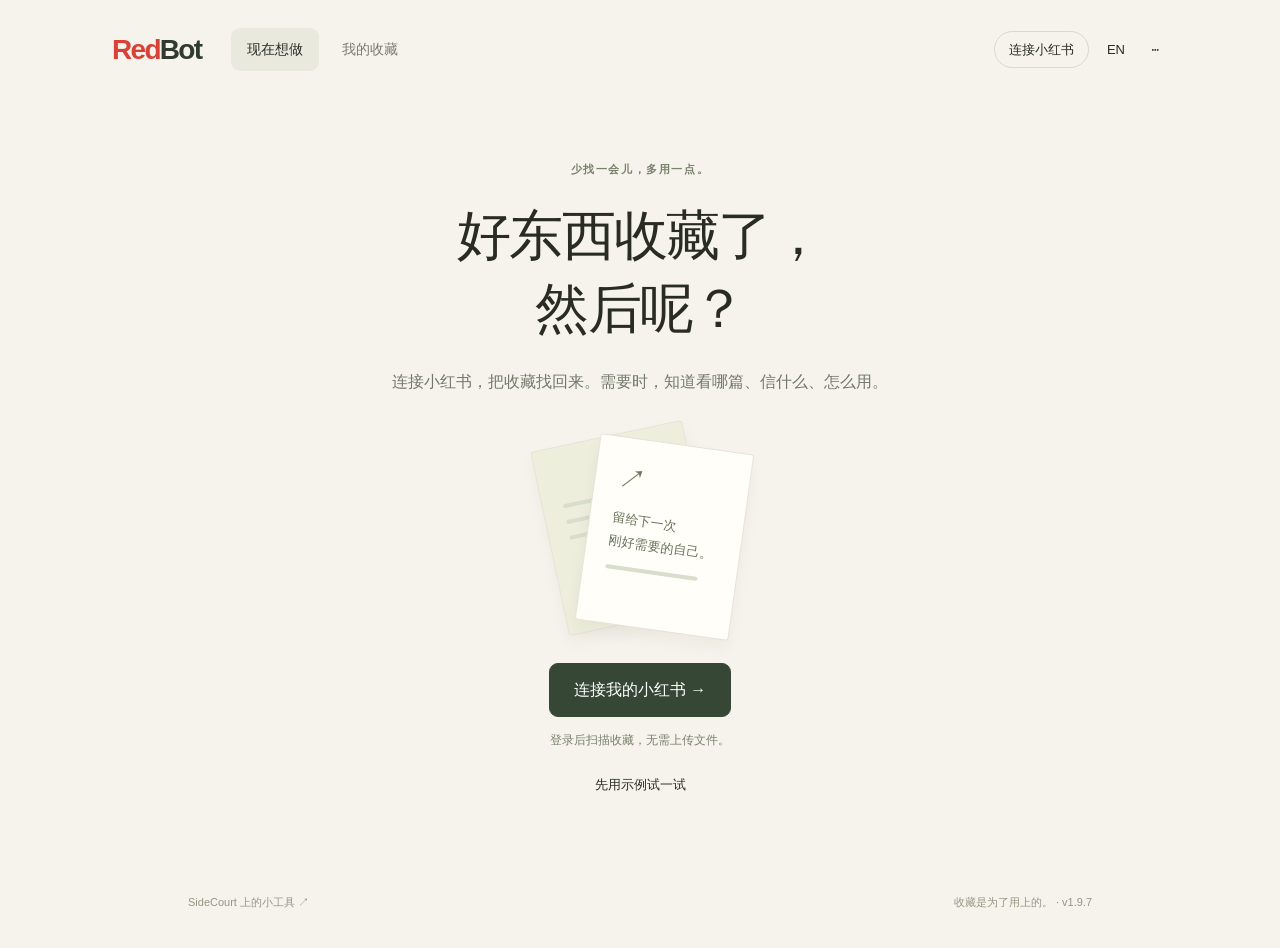
==== commit 1bfb446e: "Publish redbot from m1nga/skills@84067d674a8e" ====
--- a/source/app/index.html
+++ b/source/app/index.html
@@ -1,4 +1,4 @@
 <!doctype html>
 <html lang="zh-CN">
-<head><meta charset="utf-8"><meta name="viewport" content="width=device-width,initial-scale=1"><meta name="theme-color" content="#f6f3ec"><meta name="referrer" content="no-referrer"><meta name="description" content="RedBot 连接你自己的小红书，扫描收藏、找到当前有用的笔记，检查条件，再把想法用到项目里。"><title>RedBot — 找回收藏，马上用起来</title><link rel="canonical" href="https://sidecourt.space/drops/redbot/app/"><link rel="icon" href="icon.svg"><link rel="manifest" href="manifest.webmanifest"><link rel="stylesheet" href="client.css?v=1.9.6"></head>
-<body><header><a class="brand" href="https://sidecourt.space/drops/redbot/"><span>Red</span>Bot</a><nav aria-label="RedBot"><button id="nav-home" data-action="home">现在想做</button><button id="nav-library" data-action="library">我的收藏</button></nav><div class="header-end"><button id="account" data-action="connection">连接小红书</button><button id="language" data-action="language" aria-label="切换到英文">EN</button><button id="settings" data-action="settings" aria-label="设置与备份">⋯</button></div></header><main id="main"><p>正在打开 RedBot…</p></main><footer><a id="sidecourt-link" href="https://sidecourt.space/">SideCourt 上的小工具 ↗</a><button id="app-update" data-action="update-app" hidden>有新版本，保存并刷新</button><span id="foot-copy">收藏是为了用上的。</span></footer><dialog id="dialog"><button id="dialog-close" aria-label="关闭">×</button><div id="dialog-body"></div></dialog><div id="notice" role="status" aria-live="polite" hidden></div><input id="backup-file" type="file" accept=".json,application/json" hidden><script src="demo.js?v=1.6"></script><script src="core.js?v=1.9.6"></script><script src="vendor/opencc/t2cn.js?v=1.4.2"></script><script src="text.js?v=1.9.6"></script><script src="check.js?v=1.9.6"></script><script src="ai.js?v=1.9.6"></script><script src="client.js?v=1.9.6"></script><script>if(location.protocol!=="file:"&&"serviceWorker" in navigator)navigator.serviceWorker.register("sw.js").catch(()=>{});</script></body></html>
+<head><meta charset="utf-8"><meta name="viewport" content="width=device-width,initial-scale=1"><meta name="theme-color" content="#f6f3ec"><meta name="referrer" content="no-referrer"><meta name="description" content="RedBot 连接你自己的小红书，扫描收藏、找到当前有用的笔记，检查条件，再把想法用到项目里。"><title>RedBot — 找回收藏，马上用起来</title><link rel="canonical" href="https://sidecourt.space/drops/redbot/app/"><link rel="icon" href="icon.svg"><link rel="manifest" href="manifest.webmanifest"><link rel="stylesheet" href="client.css?v=1.9.7"></head>
+<body><header><a class="brand" href="https://sidecourt.space/drops/redbot/"><span>Red</span>Bot</a><nav aria-label="RedBot"><button id="nav-home" data-action="home">现在想做</button><button id="nav-library" data-action="library">我的收藏</button></nav><div class="header-end"><button id="account" data-action="connection">连接小红书</button><button id="language" data-action="language" aria-label="切换到英文">EN</button><button id="settings" data-action="settings" aria-label="设置与备份">⋯</button></div></header><main id="main"><p>正在打开 RedBot…</p></main><footer><a id="sidecourt-link" href="https://sidecourt.space/">SideCourt 上的小工具 ↗</a><button id="app-update" data-action="update-app" hidden>有新版本，保存并刷新</button><span id="foot-copy">收藏是为了用上的。</span></footer><dialog id="dialog"><button id="dialog-close" aria-label="关闭">×</button><div id="dialog-body"></div></dialog><div id="notice" role="status" aria-live="polite" hidden></div><input id="backup-file" type="file" accept=".json,application/json" hidden><script src="demo.js?v=1.6"></script><script src="core.js?v=1.9.7"></script><script src="vendor/opencc/t2cn.js?v=1.4.2"></script><script src="text.js?v=1.9.7"></script><script src="check.js?v=1.9.7"></script><script src="ai.js?v=1.9.7"></script><script src="client.js?v=1.9.7"></script><script>if(location.protocol!=="file:"&&"serviceWorker" in navigator)navigator.serviceWorker.register("sw.js").catch(()=>{});</script></body></html>
